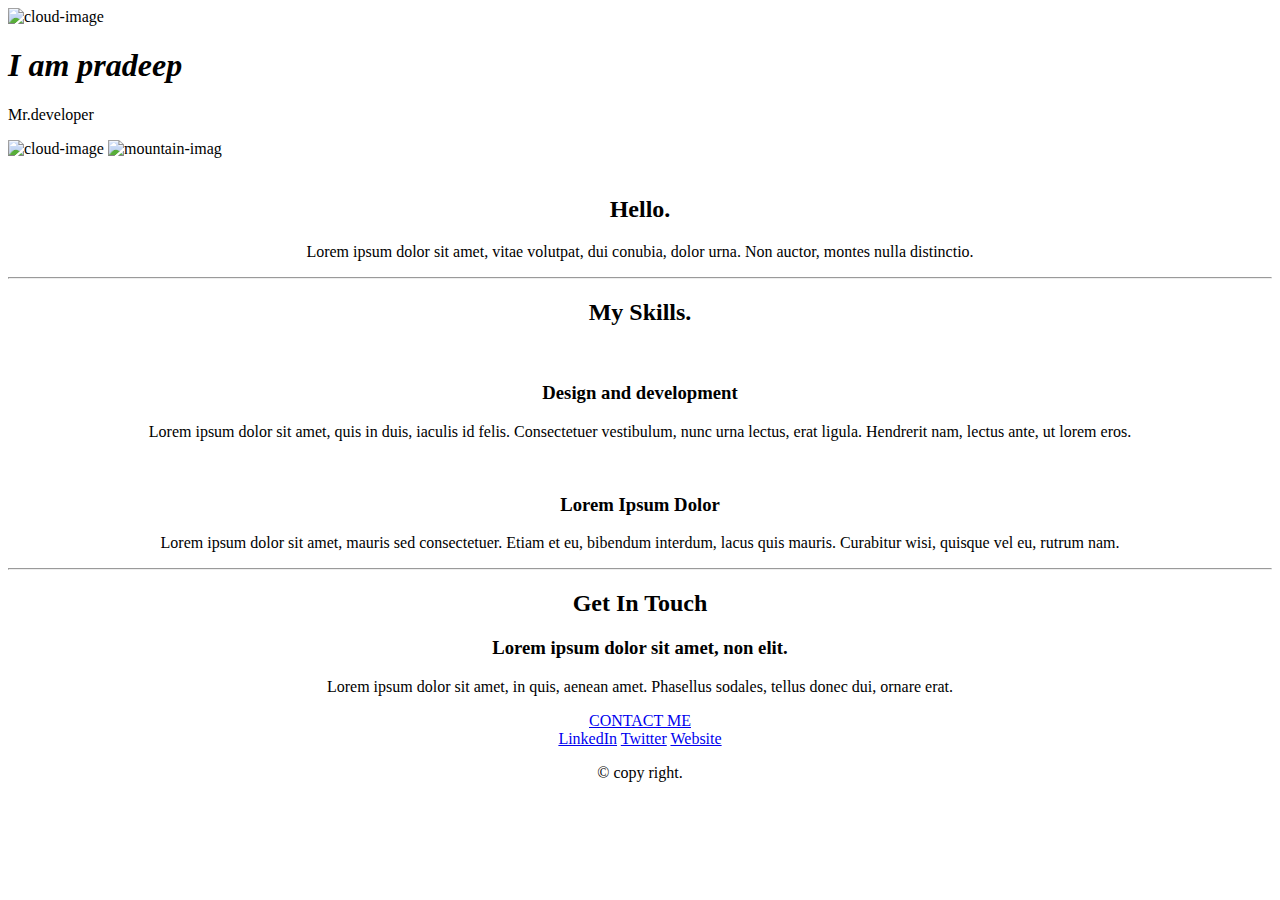
==== index.html @ 23f88106 "Add files via upload" ====
<!DOCTYPE html>
<html lang="en">
<head>
    <meta charset="UTF-8">
    <meta name="viewport" content="width=device-width, initial-scale=1.0">
    <title>code quest </title>
    <link rel="stylesheet" href="css/style.css">
    <link rel="icon" href="favicon.ico">
</head>
<body>
    <div class="top-container">
    <img class="top-cloud"src="img.png/cloud.png" alt="cloud-image">
    <h1><em>I am pradeep</em></h1>
    <p class="mr">Mr.<span class="pradeep">developer</span></p> 
    <img class="bottom-cloud"src="img.png/cloud.png" alt="cloud-image">
    <img src="img.png/mountain.png" alt="mountain-imag">
    </div>
    <center>
    <div class="middle-container">
        <div class="profile">
            <img src="img.png/pradeep kumar crop circle.png" alt="">
            <h2>Hello.</h2>
            <p>Lorem ipsum dolor sit amet, vitae volutpat, dui conubia, dolor urna. Non auctor, montes nulla distinctio.</p>
        </div>
        <hr>
        <div class="skills">
            <h2>My Skills.</h2>
            <div class="skill-row">
            <img class="code-image" src="img.png/computer.png" alt="">
            <h3>Design and development</h3>
            <p class="code-skill-description">Lorem ipsum dolor sit amet, quis in duis, iaculis id felis. Consectetuer vestibulum, nunc urna lectus, erat ligula. Hendrerit nam, lectus ante, ut lorem eros.</p>
            </div>
            <div class="skill-row">
            <img class="chillie-iamge" src="img.png/chillies.png" alt="">
            <h3>Lorem Ipsum Dolor</h3>
            <p class="chillies-skill-description">Lorem ipsum dolor sit amet, mauris sed consectetuer. Etiam et eu, bibendum interdum, lacus quis mauris. Curabitur wisi, quisque vel eu, rutrum nam.</p>
            </div>
        </div>
        <hr>
        <div class="contact-me">
            <h2>Get In Touch</h2>
            <h3>Lorem ipsum dolor sit amet, non elit.</h3>
            <p>Lorem ipsum dolor sit amet, in quis, aenean amet. Phasellus sodales, tellus donec dui, ornare erat.</p>
            <a class="btn" href="pradeepkumarbc138@gmail.com">CONTACT ME</a>
        </div>
        </div>
    </center>
    <center>
        <div class="bottom-container">
            <a class="footer-link" href="https://in.linkedin.com/in/pradeepkumar-b-c-18633a332">LinkedIn</a>
            <a class="footer-link" href="https://x.com/BcPradeep11056">Twitter</a>
            <a class="footer-link" href="http://127.0.0.1:5500/CSS%20my%20site/index.html">Website</a>
            <p>© copy right.</p>
            </div>
        </center>
</body>
</html>
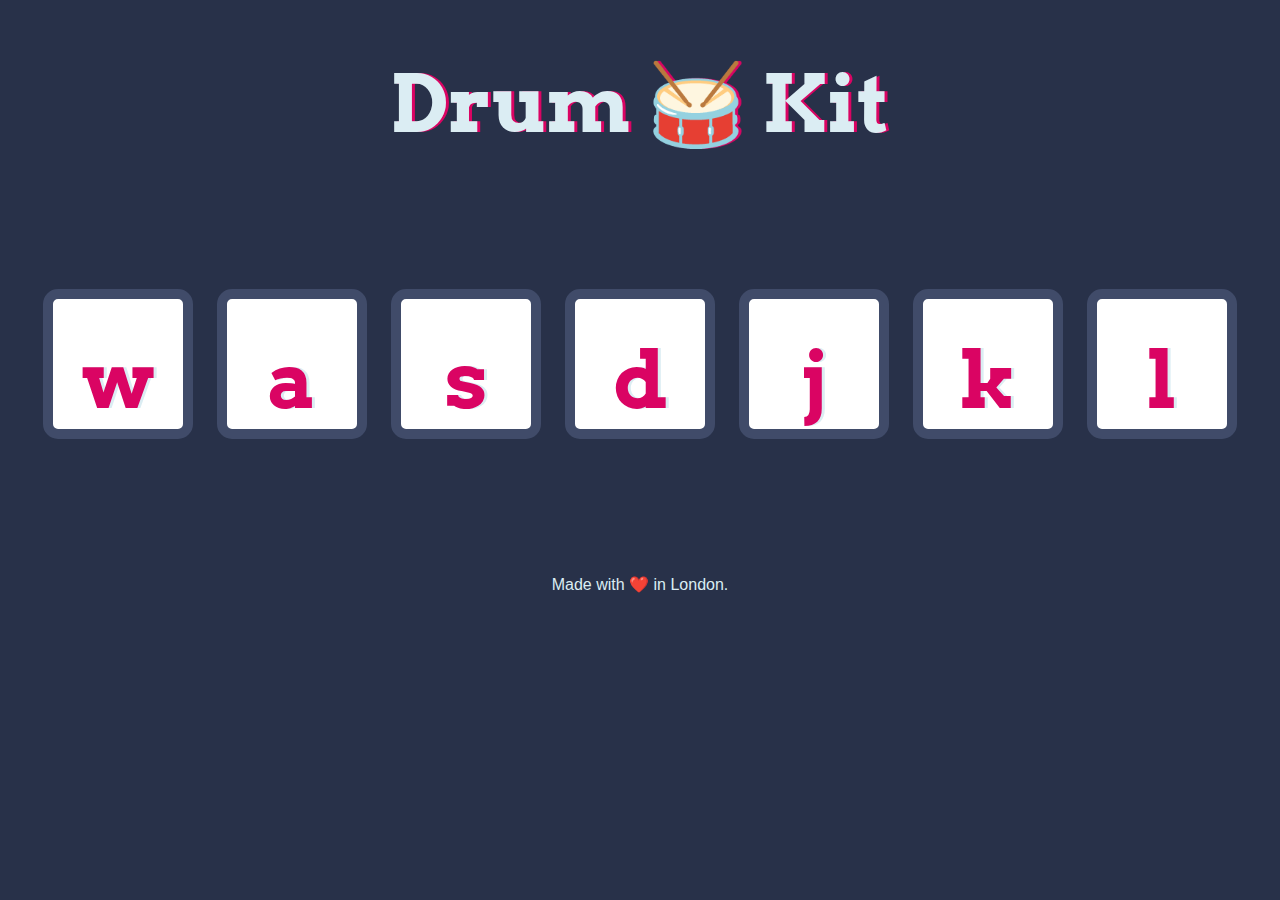
==== commit 81d009c3: "Add files via upload" ====
--- a/index.html
+++ b/index.html
@@ -1,61 +1,38 @@
-<!DOCTYPE html>
-<html lang="en">
-<head>
-    <meta charset="UTF-8">
-    <meta name="viewport" content="width=device-width, initial-scale=1.0">
-    <title>code quest </title>
-    <link rel="stylesheet" href="css/style.css">
-    <link rel="icon" href="favicon.ico">
-</head>
-<body>
-    <div class="top-container">
-    <img class="top-cloud"src="img.png/cloud.png" alt="cloud-image">
-    <h1><em>I am pradeep</em></h1>
-    <p class="mr">Mr.<span class="pradeep">developer</span></p> 
-    <img class="bottom-cloud"src="img.png/cloud.png" alt="cloud-image">
-    <img src="img.png/mountain.png" alt="mountain-imag">
-    </div>
-    <center>
-    <div class="middle-container">
-        <div class="profile">
-            <img src="img.png/pradeep kumar crop circle.png" alt="">
-            <h2>Hello.</h2>
-            <p>Lorem ipsum dolor sit amet, vitae volutpat, dui conubia, dolor urna. Non auctor, montes nulla distinctio.</p>
-        </div>
-        <hr>
-        <div class="skills">
-            <h2>My Skills.</h2>
-            <div class="skill-row">
-            <img class="code-image" src="img.png/computer.png" alt="">
-            <h3>Design and development</h3>
-            <p class="code-skill-description">Lorem ipsum dolor sit amet, quis in duis, iaculis id felis. Consectetuer vestibulum, nunc urna lectus, erat ligula. Hendrerit nam, lectus ante, ut lorem eros.</p>
-            </div>
-            <div class="skill-row">
-            <img class="chillie-iamge" src="img.png/chillies.png" alt="">
-            <h3>Lorem Ipsum Dolor</h3>
-            <p class="chillies-skill-description">Lorem ipsum dolor sit amet, mauris sed consectetuer. Etiam et eu, bibendum interdum, lacus quis mauris. Curabitur wisi, quisque vel eu, rutrum nam.</p>
-            </div>
-        </div>
-        <hr>
-        <div class="contact-me">
-            <h2>Get In Touch</h2>
-            <h3>Lorem ipsum dolor sit amet, non elit.</h3>
-            <p>Lorem ipsum dolor sit amet, in quis, aenean amet. Phasellus sodales, tellus donec dui, ornare erat.</p>
-            <a class="btn" href="pradeepkumarbc138@gmail.com">CONTACT ME</a>
-        </div>
-        </div>
-    </center>
-    <center>
-        <div class="bottom-container">
-            <a class="footer-link" href="https://in.linkedin.com/in/pradeepkumar-b-c-18633a332">LinkedIn</a>
-            <a class="footer-link" href="https://x.com/BcPradeep11056">Twitter</a>
-            <a class="footer-link" href="http://127.0.0.1:5500/CSS%20my%20site/index.html">Website</a>
-            <p>© copy right.</p>
-            </div>
-        </center>
-</body>
-</html>
-
-
-
-
+<!DOCTYPE html>
+<html lang="en">
+<head>
+  <meta charset="UTF-8">
+  <meta name="viewport" content="width=device-width, initial-scale=1.0">
+  <title>Drum Kit</title>
+  <link rel="stylesheet" href="styles.css">
+  <link href="https://fonts.googleapis.com/css?family=Arvo" rel="stylesheet">
+</head>
+<body>
+  
+</body>
+</html>
+<body>
+
+  <h1 id="title">Drum 🥁 Kit</h1>
+  <div class="set">
+    <button  class="w drum">w</button>
+    <button class="a drum">a</button>
+    <button class="s drum">s</button>
+    <button class="d drum">d</button>
+    <button class="j drum">j</button>
+    <button class="k drum">k</button>
+    <button class="l drum">l</button>
+  </div>
+
+    
+  <footer>
+    Made with ❤️ in London.
+  </footer>
+
+  <script type="module" src="index.js"></script>
+  <script type="module" src="http://code.createjs.com/soundjs-0.5.2.min.js"></script>
+
+
+</body>
+
+</html>
--- a/styles.css
+++ b/styles.css
@@ -0,0 +1,81 @@
+body {
+  text-align: center;
+  background-color: #283149;
+}
+
+h1 {
+  font-size: 5rem;
+  color: #DBEDF3;
+  font-family: "Arvo", cursive;
+  text-shadow: 3px 0 #DA0463;
+
+}
+
+footer {
+  color: #DBEDF3;
+  font-family: sans-serif;
+}
+
+.w {
+    background-image: url("images/tom1.png");
+}
+
+.a {
+  background-image:  url("images/tom2.png");
+}
+
+.s {  
+  background-image: url("images/tom3.png");
+} 
+
+.d {
+  background-image: url("images/tom4.png");
+}
+
+.j {
+  background-image: url("images/snare.png");
+}
+
+.k {
+  background-image: url("images/crash.png");
+}
+
+.l {
+  background-image: url("images/kick.png");
+}
+
+.set {
+  margin: 10% auto;
+}
+
+.game-over {
+  background-color: red;
+  opacity: 0.8;
+}
+
+.pressed {
+  box-shadow: 0 3px 4px 0 #DBEDF3;
+  opacity: 0.5;
+}
+
+.red {
+  color: red;
+}
+
+.drum {
+  outline: none;
+  border: 10px solid #404B69;
+  font-size: 5rem;
+  font-family: 'Arvo', cursive;
+  line-height: 2;
+  font-weight: 900;
+  color: #DA0463;
+  text-shadow: 3px 0 #DBEDF3;
+  border-radius: 15px;
+  display: inline-block;
+  width: 150px;
+  height: 150px;
+  text-align: center;
+  margin: 10px;
+  background-color: white;
+}
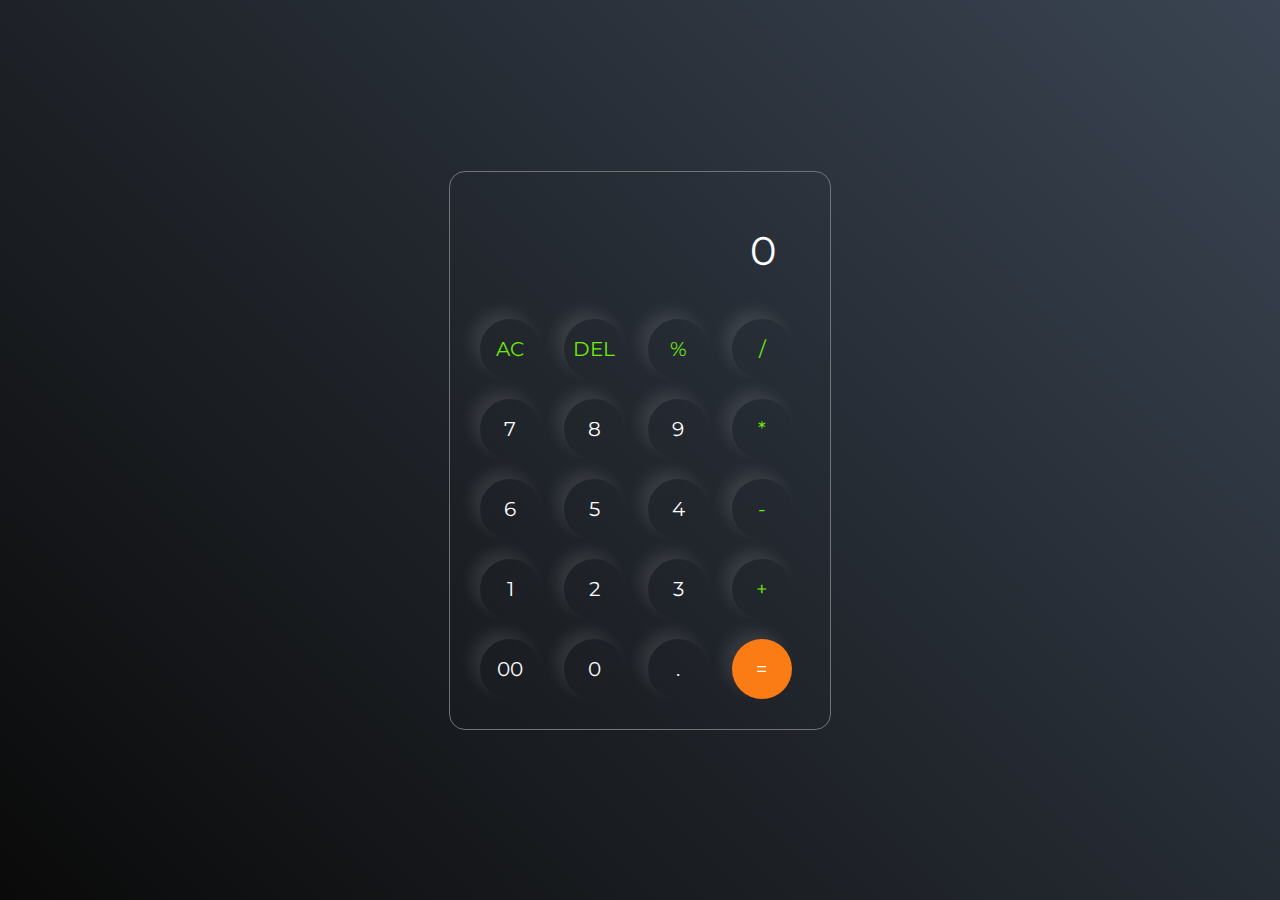
==== commit f8830588: "Add files via upload" ====
--- a/index.html
+++ b/index.html
@@ -1,38 +1,46 @@
-<!DOCTYPE html>
-<html lang="en">
-<head>
-  <meta charset="UTF-8">
-  <meta name="viewport" content="width=device-width, initial-scale=1.0">
-  <title>Drum Kit</title>
-  <link rel="stylesheet" href="styles.css">
-  <link href="https://fonts.googleapis.com/css?family=Arvo" rel="stylesheet">
-</head>
-<body>
-  
-</body>
-</html>
-<body>
-
-  <h1 id="title">Drum 🥁 Kit</h1>
-  <div class="set">
-    <button  class="w drum">w</button>
-    <button class="a drum">a</button>
-    <button class="s drum">s</button>
-    <button class="d drum">d</button>
-    <button class="j drum">j</button>
-    <button class="k drum">k</button>
-    <button class="l drum">l</button>
-  </div>
-
-    
-  <footer>
-    Made with ❤️ in London.
-  </footer>
-
-  <script type="module" src="index.js"></script>
-  <script type="module" src="http://code.createjs.com/soundjs-0.5.2.min.js"></script>
-
-
-</body>
-
-</html>
+<!DOCTYPE html>
+<html lang="en">
+<head>
+    <meta charset="UTF-8">
+    <meta name="viewport" content="width=device-width, initial-scale=1.0">
+    <title>calculator</title>
+    <link rel="stylesheet" href="style.css">
+</head>
+<body>
+    <div class="calculator">
+    <input type="text" placeholder="0" id="inputBox">
+    <div>
+        <button class="operator">AC</button>
+        <button class="operator">DEL</button>
+        <button class="operator">%</button>
+        <button class="operator" >/</button>
+    </div>
+    <div>
+        <button>7</button>
+        <button>8</button>
+        <button>9</button>
+        <button class="operator">*</button>
+    </div>
+    <div>
+        <button>6</button>
+        <button>5</button>
+        <button>4</button>
+        <button class="operator">-</button>
+    </div>
+    <div>
+        <button>1</button>
+        <button>2</button>
+        <button>3</button>
+        <button class="operator">+</button>
+    </div>
+    <div>
+        <button>00</button>
+        <button>0</button>
+        <button>.</button>
+        <button class="equalBtn">=</button>
+    </div>
+    </div>
+
+    <script src="script.js"></script>
+</body>
+</html>--- a/style.css
+++ b/style.css
@@ -0,0 +1,63 @@
+@import url('https://fonts.googleapis.com/css2?family=Montserrat:ital,wght@0,100..900;1,100..900&family=Roboto:ital,wght@0,100..900;1,100..900&display=swap');
+
+
+* {
+        margin: 0;
+        padding: 0;
+        box-sizing: border-box;
+        font-family: "Montserrat", serif;
+    }
+    
+body{
+    width: 100%;
+    height: 100vh;
+    display: flex;
+    justify-content: center;
+    align-items: center;
+    background: linear-gradient(45deg, #0a0a0a, #3a4452);
+
+}
+.calculator {
+    border: 1px solid #717377;
+    padding: 20px;
+    border-radius: 16px;
+    background: transparent;
+    box-shadow: 0px 3px 15px rgba(113, 115, 119, 0,5);
+
+}
+input {
+    width: 320px;
+    border: none;
+    padding: 24px;
+    margin: 10px;
+    background: transparent;
+    box-shadow: 0px 3px 15px rgbs(84, 84, 84, 0.1);
+    font-size: 40px;
+    text-align: right;
+    cursor: pointer;
+    color: #ffffff;
+}
+
+input::placeholder {
+    color: #ffffff;
+
+}
+
+button {
+    border: none;
+    width: 60px;
+    height: 60px;
+    margin: 10px;
+    border-radius: 50%;
+    background: transparent;
+    color: #ffffff;
+    font-size: 20px;
+    box-shadow: -8px -8px 15px rgba(255, 255, 255, 0.1);
+    cursor: pointer;
+}
+.equalBtn {
+    background-color: #fb7c14;
+}
+.operator {
+    color: #6dee0a;
+}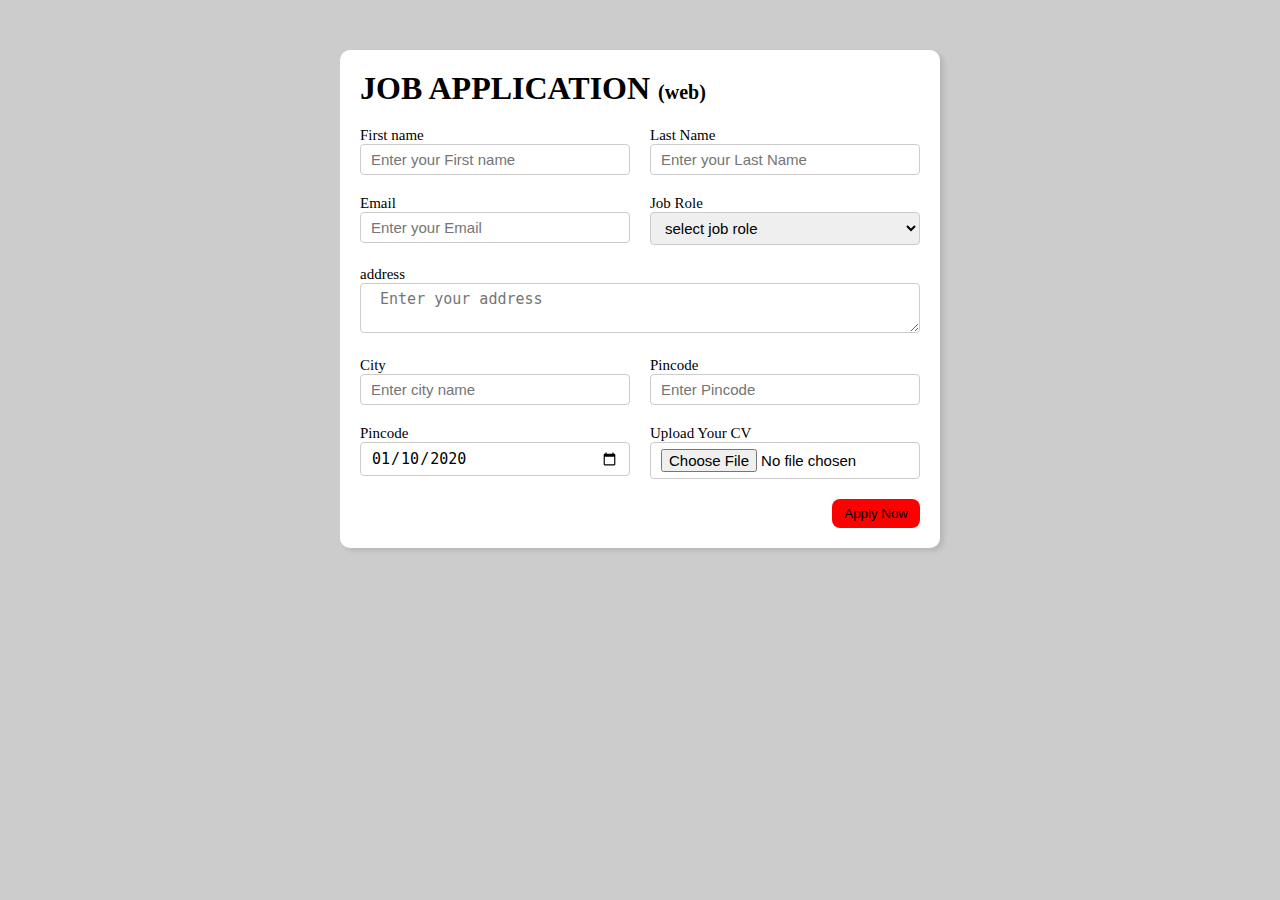
==== commit 6978c466: "Add files via upload" ====
--- a/index.html
+++ b/index.html
@@ -3,44 +3,71 @@
 <head>
     <meta charset="UTF-8">
     <meta name="viewport" content="width=device-width, initial-scale=1.0">
-    <title>calculator</title>
+    <title>Application form</title>
     <link rel="stylesheet" href="style.css">
 </head>
 <body>
-    <div class="calculator">
-    <input type="text" placeholder="0" id="inputBox">
-    <div>
-        <button class="operator">AC</button>
-        <button class="operator">DEL</button>
-        <button class="operator">%</button>
-        <button class="operator" >/</button>
+    <div class="container">
+        <div class="apply-box">
+            <h1>JOB APPLICATION 
+                <span class="title">(web)</span>
+            </h1>
+            <form action="">
+                <div class="form-container">
+                    <div class="form-control">
+                        <label for="First Name">First name</label>
+                        <input id="first name" name="first name" placeholder="Enter your First name">
+                    </div>
+                    <div class="form-control">
+                        <label for="Last Name">Last Name</label>
+                        <input id="last name" name="last name" placeholder="Enter your Last Name">
+                    </div>
+                    <div class="form-control">
+                        <label for="email">Email</label>
+                        <input type="email" id="email" name="email" placeholder="Enter your Email">
+                    </div>
+                    <div class="form-control">
+                        <label for="job role">Job Role</label>
+                        <select name="job-role" id="job role">
+                            <option value="">select job role</option>
+                            <option value="frontend">FrontEnd Developer</option>
+                            <option value="backend">Backend Develpoer</option>
+                            <option value="full stack">Full Stack Developer</option>
+                            <option value="ui_ux">UI_UX Designer</option>
+                        </select>
+                    </div>
+                    <div class="textarea-control">
+                        <label for="address">address</label>
+                        <textarea 
+                        name="address" 
+                        id="address" 
+                        row="4" 
+                        col="50"
+                        placeholder=" Enter your address"
+                        ></textarea>
+                    </div>
+                    <div class="form-control">
+                        <label for="city">City</label>
+                        <input id="city" name="city" placeholder="Enter city name">
+                    </div>
+                    <div class="form-control">
+                        <label for="pincode">Pincode</label>
+                        <input type="number" id="pincode" name="pincode" placeholder="Enter Pincode ">
+                    </div>
+                    <div class="form-control">
+                        <label for="date">Pincode</label>
+                        <input value="2020-01-10" type="date" id="date" name="date" >
+                    </div>
+                    <div class="form-control">
+                        <label for="upload your cv">Upload Your CV</label>
+                        <input type="file" id="upload your cv" name="upload your cv" >
+                    </div>
+                </div>
+                <div class="button-container">
+                    <button type="submit">Apply Now</button>
+                </div>
+            </form>
+        </div>
     </div>
-    <div>
-        <button>7</button>
-        <button>8</button>
-        <button>9</button>
-        <button class="operator">*</button>
-    </div>
-    <div>
-        <button>6</button>
-        <button>5</button>
-        <button>4</button>
-        <button class="operator">-</button>
-    </div>
-    <div>
-        <button>1</button>
-        <button>2</button>
-        <button>3</button>
-        <button class="operator">+</button>
-    </div>
-    <div>
-        <button>00</button>
-        <button>0</button>
-        <button>.</button>
-        <button class="equalBtn">=</button>
-    </div>
-    </div>
-
-    <script src="script.js"></script>
 </body>
 </html>--- a/style.css
+++ b/style.css
@@ -1,63 +1,75 @@
-@import url('https://fonts.googleapis.com/css2?family=Montserrat:ital,wght@0,100..900;1,100..900&family=Roboto:ital,wght@0,100..900;1,100..900&display=swap');
-
-
 * {
-        margin: 0;
-        padding: 0;
-        box-sizing: border-box;
-        font-family: "Montserrat", serif;
-    }
-    
-body{
-    width: 100%;
-    height: 100vh;
-    display: flex;
-    justify-content: center;
-    align-items: center;
-    background: linear-gradient(45deg, #0a0a0a, #3a4452);
-
-}
-.calculator {
-    border: 1px solid #717377;
-    padding: 20px;
-    border-radius: 16px;
-    background: transparent;
-    box-shadow: 0px 3px 15px rgba(113, 115, 119, 0,5);
-
-}
-input {
-    width: 320px;
-    border: none;
-    padding: 24px;
-    margin: 10px;
-    background: transparent;
-    box-shadow: 0px 3px 15px rgbs(84, 84, 84, 0.1);
-    font-size: 40px;
-    text-align: right;
-    cursor: pointer;
-    color: #ffffff;
-}
-
-input::placeholder {
-    color: #ffffff;
+    margin: 0;
+    padding: 0;
+    box-sizing: border-box;
 
 }
 
+body {
+    background-color: #ccc  ;
+}
+.container {
+    max-width: 600px;
+    margin: 0 auto;
+
+}
+.apply-box {
+    max-width: 900px;
+    padding: 20px;
+    margin: 0 auto;
+    background-color: white;
+    margin-top: 50px;
+    box-shadow: 4px 3px 5px rgba(1, 1, 1, 0.1);
+    border-radius: 10px;
+}
+.title {
+    font-size: 20px;
+}
+.form-container {
+    margin-top: 20px;
+    display: grid;
+    grid-template-columns: repeat(auto-fit, minmax(200px, 1fr));
+    gap: 20px;
+}
+.form-control {
+    display: flex;
+    flex-direction: column;
+}
+label {
+    font-size: 15px;
+}
+input, select, textarea {
+    padding: 6px 10px;
+    border: 1px solid #ccc;
+    border-radius: 4px;
+    font-size: 15px;
+
+}
+input:focus {
+    outline-color: red;
+}
+.button-container {
+    display: flex;
+    justify-content: flex-end;
+    margin-top: 20px;
+}
 button {
-    border: none;
-    width: 60px;
-    height: 60px;
-    margin: 10px;
-    border-radius: 50%;
-    background: transparent;
-    color: #ffffff;
-    font-size: 20px;
-    box-shadow: -8px -8px 15px rgba(255, 255, 255, 0.1);
+    background-color: red;
+    border: transparent solid 2px;
+    padding: 5px 10px;
+    border-radius: 8px;
+    transition: 0.3s ease-in;
+}
+button:hover {
+    background-color: #ccc;
+    border: 2px solid red;
+    color: black;
+    transition: 0.3s ease-in;
     cursor: pointer;
 }
-.equalBtn {
-    background-color: #fb7c14;
+.textarea-control {
+    grid-column: 1 / span 2;
 }
-.operator {
-    color: #6dee0a;
+.textarea-control textarea {
+    width: 100%;
 }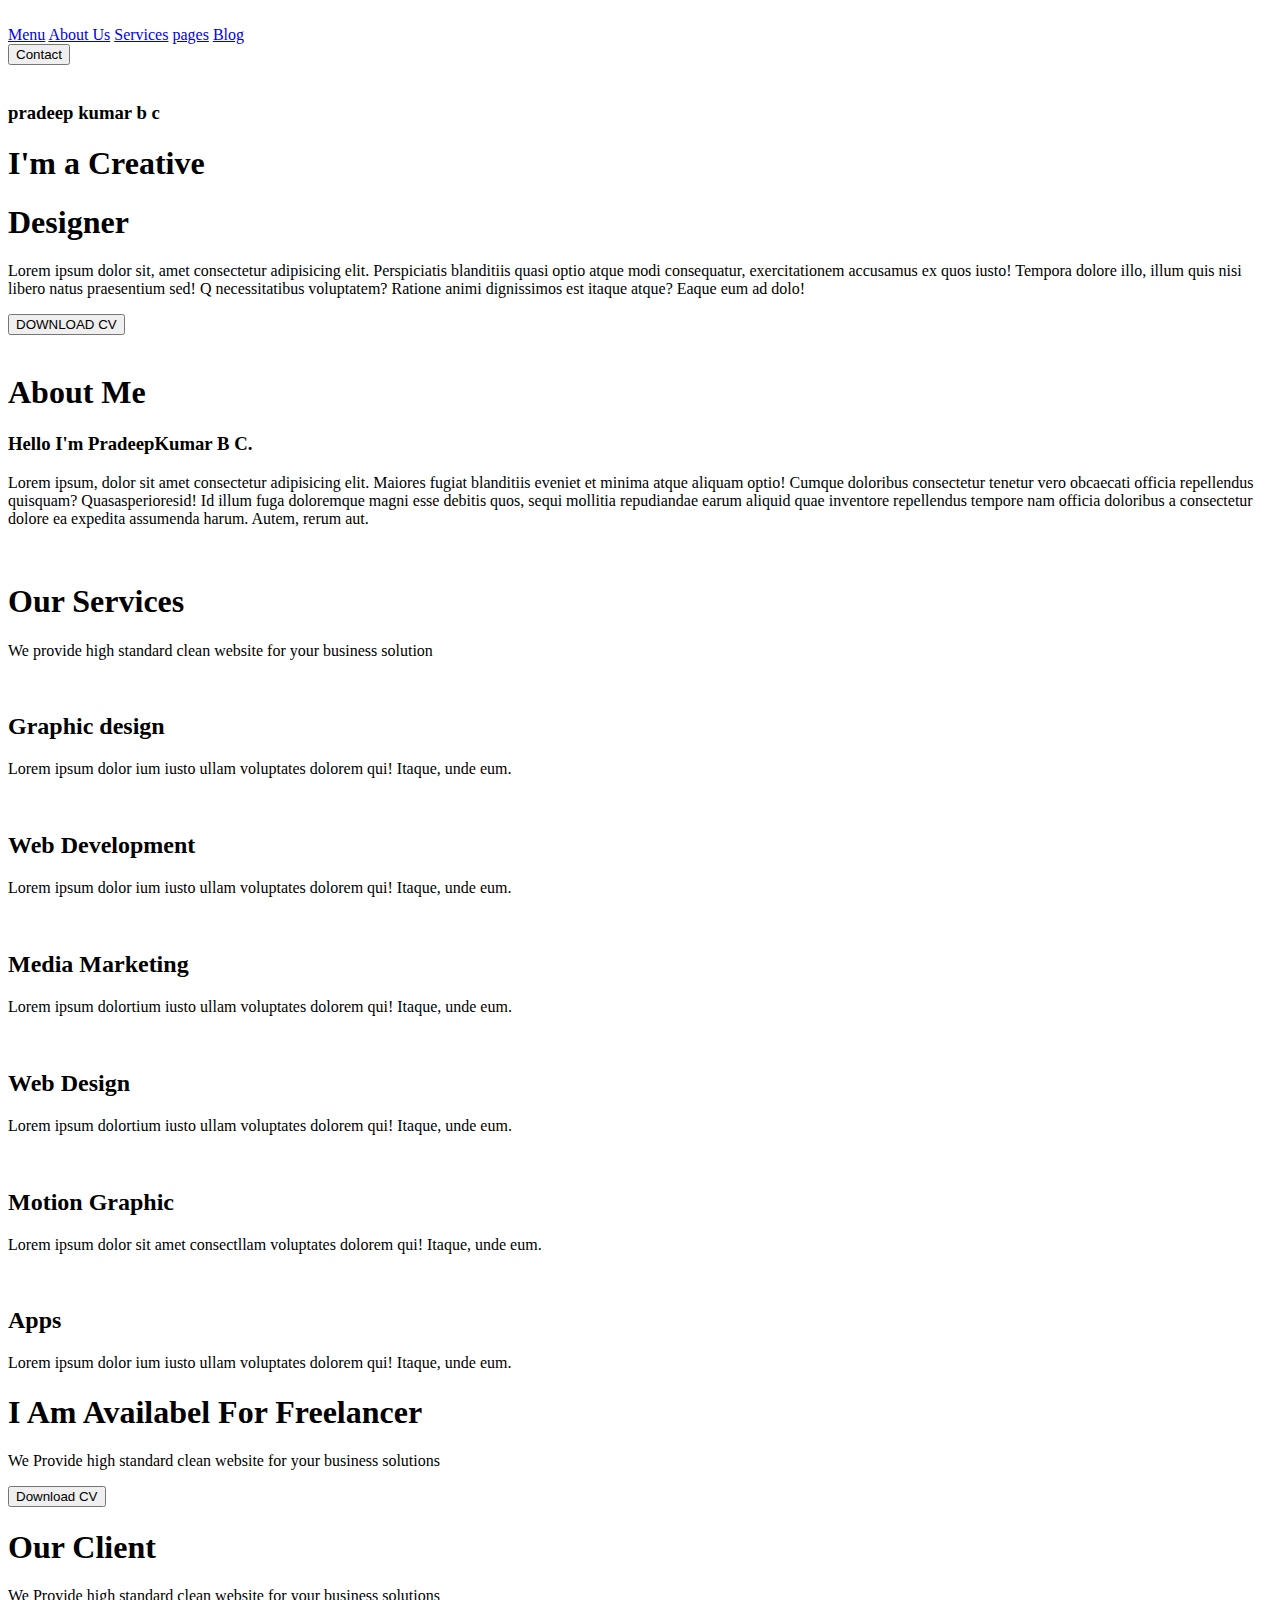
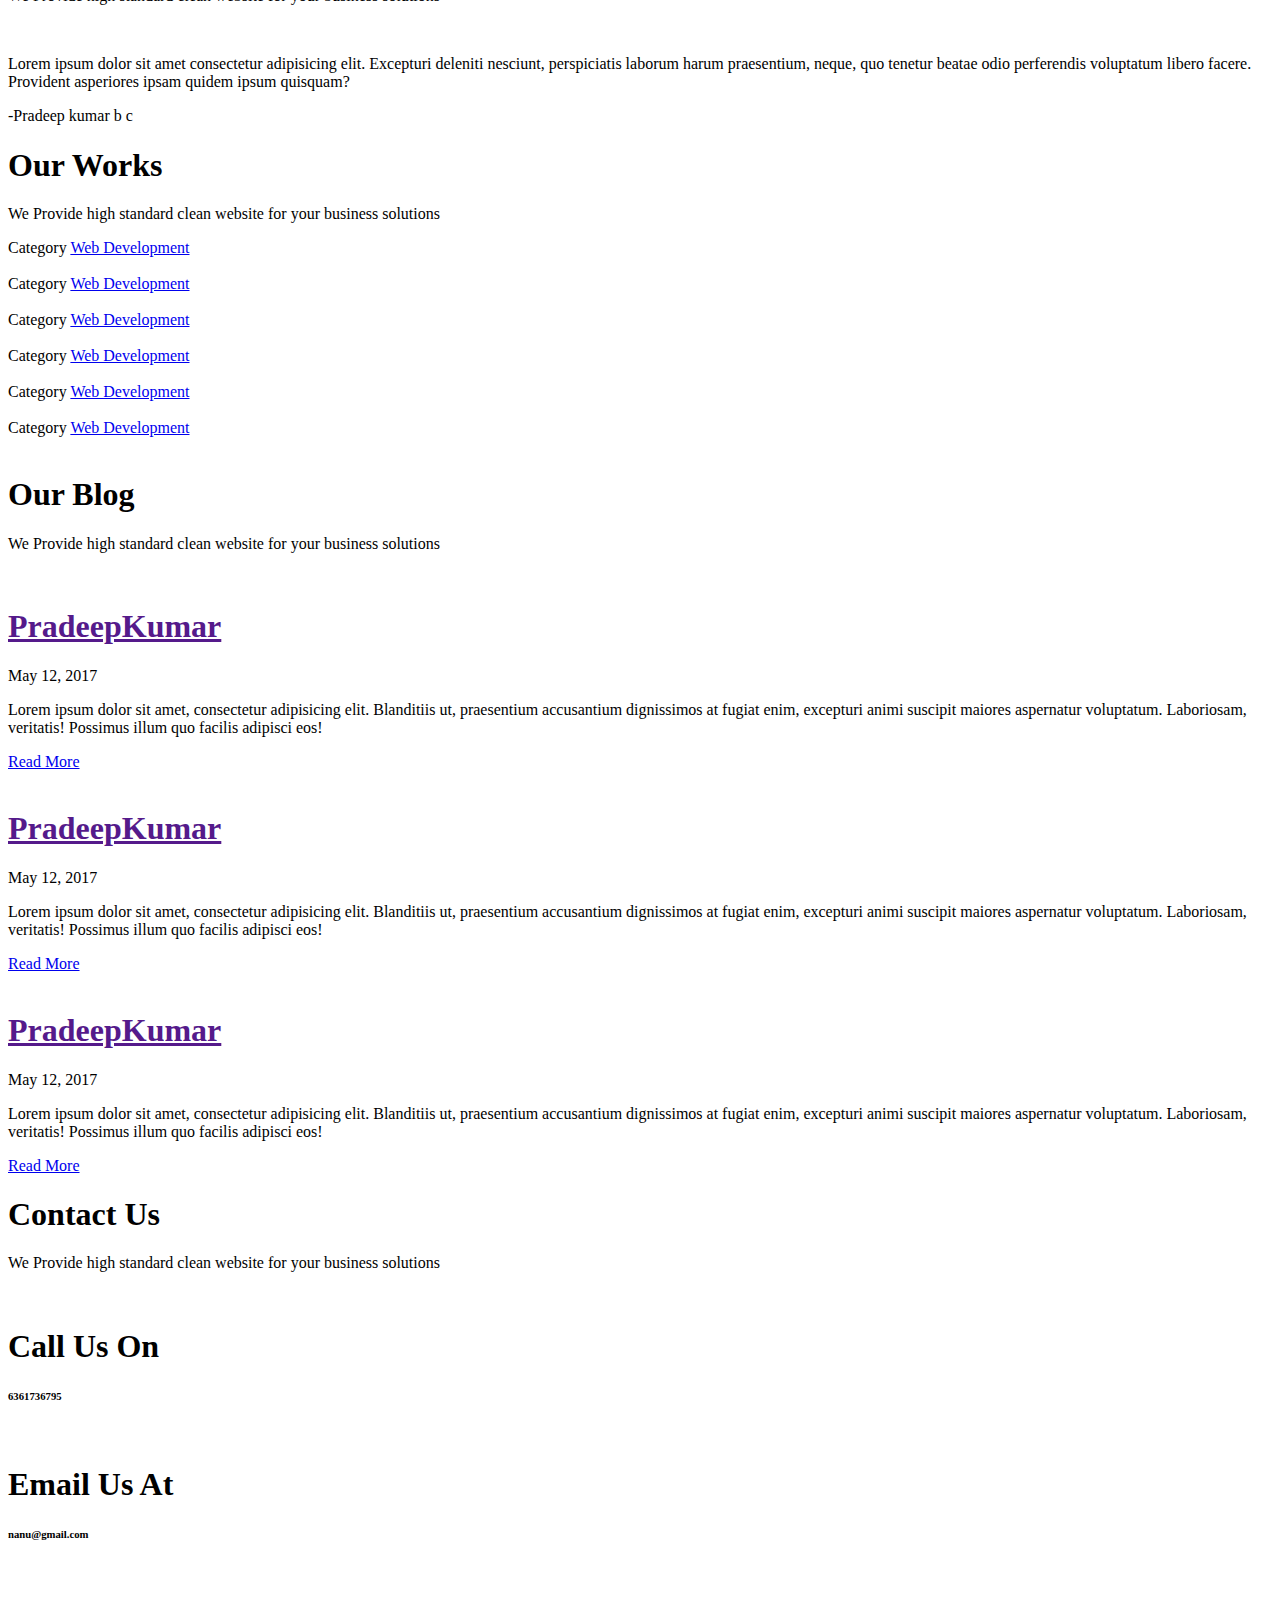
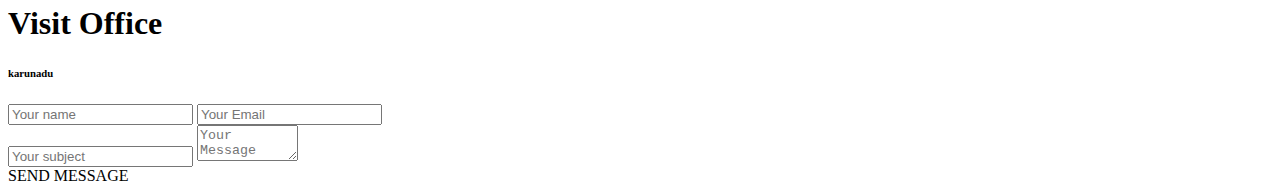
==== commit 77bb8805: "Add files via upload" ====
--- a/index.html
+++ b/index.html
@@ -3,71 +3,331 @@
 <head>
     <meta charset="UTF-8">
     <meta name="viewport" content="width=device-width, initial-scale=1.0">
-    <title>Application form</title>
-    <link rel="stylesheet" href="style.css">
+    <title>My Portfolio Website</title>
+    <link rel="preconnect" href="https://fonts.googleapis.com">
+<link rel="preconnect" href="https://fonts.gstatic.com" crossorigin>
+<link href="https://fonts.googleapis.com/css2?family=Montserrat:ital,wght@0,100..900;1,100..900&family=Poppins:ital,wght@0,100;0,200;0,300;0,400;0,500;0,600;0,700;0,800;0,900;1,100;1,200;1,300;1,400;1,500;1,600;1,700;1,800;1,900&family=Roboto:ital,wght@0,100..900;1,100..900&display=swap" rel="stylesheet">
+<link rel="preconnect" href="https://fonts.googleapis.com">
+<link rel="preconnect" href="https://fonts.gstatic.com" crossorigin>
+<link href="https://fonts.googleapis.com/css2?family=Lato:ital,wght@0,100;0,300;0,400;0,700;0,900;1,100;1,300;1,400;1,700;1,900&family=Montserrat:ital,wght@0,100..900;1,100..900&family=Poppins:ital,wght@0,100;0,200;0,300;0,400;0,500;0,600;0,700;0,800;0,900;1,100;1,200;1,300;1,400;1,500;1,600;1,700;1,800;1,900&family=Roboto:ital,wght@0,100..900;1,100..900&display=swap" rel="stylesheet">
+<link rel="stylesheet" type="text/css" href="//cdn.jsdelivr.net/npm/slick-carousel@1.8.1/slick/slick.css"/>
+    <link rel="stylesheet" href="css/style.css">
 </head>
+
 <body>
+<header>
     <div class="container">
-        <div class="apply-box">
-            <h1>JOB APPLICATION 
-                <span class="title">(web)</span>
-            </h1>
-            <form action="">
-                <div class="form-container">
-                    <div class="form-control">
-                        <label for="First Name">First name</label>
-                        <input id="first name" name="first name" placeholder="Enter your First name">
+    <nav class="flex items-center justify-between">
+        <div class="left flex items-center">
+            <div class="bonding">
+                <img src="./images/logo.svg" alt="">
+                </div>
+                <div class="linked-list">
+                    <a href="#">Menu</a>
+                    <a href="#">About Us</a>
+                    <a href="#">Services</a>
+                    <a href="#">pages</a>
+                    <a href="#">Blog</a>
+                </div>
+        </div>
+        <div class="right">
+            <button class="btn btn-primary">Contact</button>
+        </div>
+    </nav>
+    
+    <div class="hero flex item-center justify-between">
+        <div class="left flex-1 flex justify-content">
+            <img src="images/man.png" alt="">
+        </div>
+        <div class="right flex-1">
+        <h3>pradeep kumar b c</h3>
+        <h1>I'm a Creative </h1>
+        <h1><span>Designer</span></h1>
+        <p class="paragraph">Lorem ipsum dolor sit, amet consectetur adipisicing elit. Perspiciatis blanditiis quasi optio atque modi consequatur, exercitationem accusamus ex quos iusto! Tempora dolore illo, illum quis nisi libero natus praesentium sed!
+
+        Q necessitatibus voluptatem? Ratione animi dignissimos est itaque atque? Eaque eum ad dolo!</p>
+        <button class="btn btn-secondary">DOWNLOAD CV</button>
+        </div>
+    </div>
+    </div>
+</header>
+
+<section class="about">
+<div class="container flex item-center">
+    <div class="flex-1">
+        <img class="about-me-img" src="images/man-2.png" alt="">
+    </div>
+    
+    <div class="flex-1">
+        <h1>About <span>Me</span></h1>
+        <h3>Hello I'm PradeepKumar B C.</h3>
+        <p>Lorem ipsum, dolor sit amet consectetur adipisicing elit. Maiores fugiat blanditiis eveniet et minima atque aliquam optio! Cumque doloribus consectetur tenetur vero obcaecati officia repellendus quisquam? Quasasperioresid!
+        Id illum fuga doloremque magni esse debitis quos, sequi mollitia repudiandae earum aliquid quae inventore repellendus tempore nam officia doloribus a consectetur dolore ea expedita assumenda harum. Autem, rerum aut.</p>
+        
+        <div class="social">
+        <a href="#"><img src="images/website.svg" alt=""></a>
+        <a href="#"><img src="images/facebook.svg" alt=""></a>
+        <a href="#"><img src="images/twitter.svg" alt=""></a>
+        <a href="#"><img src="images/pintrest.svg]" alt=""></a>
+        <a href="#"><img src="images/instagram.svg" alt=""></a>
+        </div>
+
+    </div>
+
+
+</div>
+</section>
+
+<section class="services">
+
+    <div class="container">
+        <h1 class="section-heading"><span>Our</span> Services</h1>
+        <p>We provide high standard clean website for your business solution</p>
+
+
+    <div class="card-wrapper">
+
+
+        <div class="card">
+        <img src="./images/brush.svg" alt="">
+        <h2>Graphic design</h2>
+        <p>Lorem ipsum dolor ium iusto ullam voluptates dolorem qui! Itaque, unde eum.</p>
+        </div>
+
+        <div class="card">
+            <img src="./images/code.svg" alt="">
+            <h2>Web Development</h2>
+            <p>Lorem ipsum dolor ium iusto ullam voluptates dolorem qui! Itaque, unde eum.</p>
+            </div>
+
+            <div class="card">
+                <img src="./images/bag.svg" alt="">
+                <h2>Media Marketing</h2>
+                <p>Lorem ipsum dolortium iusto ullam voluptates dolorem qui! Itaque, unde eum.</p>
+                </div>
+
+                
+                <div class="card">
+                    <img src="./images/desktop.svg" alt="">
+                    <h2>Web Design</h2>
+                    <p>Lorem ipsum dolortium iusto ullam voluptates dolorem qui! Itaque, unde eum.</p>
                     </div>
-                    <div class="form-control">
-                        <label for="Last Name">Last Name</label>
-                        <input id="last name" name="last name" placeholder="Enter your Last Name">
+
+                    
+                    <div class="card">
+                        <img src="./images/media.svg" alt="">
+                        <h2>Motion Graphic</h2>
+                        <p>Lorem ipsum dolor sit amet consectllam voluptates dolorem qui! Itaque, unde eum.</p>
+                        </div>
+
+                        
+                        <div class="card">
+                            <img src="images/phone.png" alt="">
+                            <h2>Apps</h2>
+                            <p>Lorem ipsum dolor ium iusto ullam voluptates dolorem qui! Itaque, unde eum.</p>
+                            </div>
+                    
+
+    </div>
+
+    </div>
+</section>
+
+<section class="freelancer">
+        <h1>I Am Availabel For Freelancer</h1>
+        <p>We Provide high standard clean website for your business solutions</p>
+        <button class="btn btn-primary">Download CV</button>
+</section>
+<section class="reviews">
+    <div class="container">
+        <h1 class="section-heading"><span>Our</span> Client</h1>
+        <p>We Provide high standard clean website for your business solutions</p>
+        <div class="slider">
+            <div class="slide">
+                <img src="images/lady.png" alt="">
+                <p>Lorem ipsum dolor sit amet consectetur adipisicing elit. Excepturi deleniti nesciunt, perspiciatis laborum harum praesentium, neque, quo tenetur beatae odio perferendis voluptatum libero facere. Provident asperiores ipsam quidem ipsum quisquam?</p>
+                <span>-Pradeep kumar b c </span>
+            </div>
+        </div>
+        <div class="slider-dots"></div>
+    </div>
+</section>
+
+<section class="work">
+        <div class="container">
+            <h1 class="section-heading"><span>Our </span>Works</h1>
+            <p>We Provide high standard clean website for your business solutions</p>
+
+            <div class="card-wrapper">
+                <div class="card">
+                    <div class="overlay">
+                            <span>Category</span>
+                            <a href="#">Web Development</a>
                     </div>
-                    <div class="form-control">
-                        <label for="email">Email</label>
-                        <input type="email" id="email" name="email" placeholder="Enter your Email">
-                    </div>
-                    <div class="form-control">
-                        <label for="job role">Job Role</label>
-                        <select name="job-role" id="job role">
-                            <option value="">select job role</option>
-                            <option value="frontend">FrontEnd Developer</option>
-                            <option value="backend">Backend Develpoer</option>
-                            <option value="full stack">Full Stack Developer</option>
-                            <option value="ui_ux">UI_UX Designer</option>
-                        </select>
-                    </div>
-                    <div class="textarea-control">
-                        <label for="address">address</label>
-                        <textarea 
-                        name="address" 
-                        id="address" 
-                        row="4" 
-                        col="50"
-                        placeholder=" Enter your address"
-                        ></textarea>
-                    </div>
-                    <div class="form-control">
-                        <label for="city">City</label>
-                        <input id="city" name="city" placeholder="Enter city name">
-                    </div>
-                    <div class="form-control">
-                        <label for="pincode">Pincode</label>
-                        <input type="number" id="pincode" name="pincode" placeholder="Enter Pincode ">
-                    </div>
-                    <div class="form-control">
-                        <label for="date">Pincode</label>
-                        <input value="2020-01-10" type="date" id="date" name="date" >
-                    </div>
-                    <div class="form-control">
-                        <label for="upload your cv">Upload Your CV</label>
-                        <input type="file" id="upload your cv" name="upload your cv" >
-                    </div>
-                </div>
-                <div class="button-container">
-                    <button type="submit">Apply Now</button>
-                </div>
-            </form>
-        </div>
-    </div>
+                    <img src="images/ph-1.png" alt="">
+                </div>
+
+
+                <div class="card">
+                    <div class="overlay">
+                        <span>Category</span>
+                        <a href="#">Web Development</a>
+                </div>
+                    <img src="images/ph-2.png" alt="">
+                </div>
+
+
+                <div class="card">
+                    <div class="overlay">
+                        <span>Category</span>
+                        <a href="#">Web Development</a>
+                </div>
+                    <img src="images/ph-3.png" alt="">
+                </div>
+
+                
+                <div class="card">
+                    <div class="overlay">
+                        <span>Category</span>
+                        <a href="#">Web Development</a>
+                </div>
+                    <img src="images/ph-1.png" alt="">
+                </div>
+
+
+                <div class="card">
+                    <div class="overlay">
+                        <span>Category</span>
+                        <a href="#">Web Development</a>
+                </div>
+                    <img src="images/ph-2.png" alt="">
+                </div>
+
+
+                <div class="card">
+                    <div class="overlay">
+                        <span>Category</span>
+                        <a href="#">Web Development</a>
+                </div>
+                    <img src="images/ph-3.png" alt="">
+                </div>
+
+
+            </div>
+
+
+
+        </div>
+</section>
+
+<section class="blog">
+    <div class="container">
+        <h1 class="section-heading"><span>Our </span>Blog</h1>
+        <p class="section-heading2">We Provide high standard clean website for your business solutions</p>
+        <div class="card-wrapper">
+
+
+            <div class="card">
+                <div class="img-wrapper">
+                    <img src="images/article-ph-1.png" alt="">
+                </div>
+                <div class="card-content">
+                    <a href="">
+                        <h1>PradeepKumar</h1>
+                    </a>
+                    <span>May 12, 2017</span>
+                    <p>Lorem ipsum dolor sit amet, consectetur adipisicing elit. Blanditiis ut, praesentium accusantium dignissimos at fugiat enim, excepturi animi suscipit maiores aspernatur voluptatum. Laboriosam, veritatis! Possimus illum quo facilis adipisci eos!</p>
+                    <a href="#">Read More</a>
+                </div>
+            </div>
+
+
+            <div class="card">
+                <div class="img-wrapper">
+                    <img src="images/article-ph-2.png" alt="">
+                </div>
+                <div class="card-content">
+                    <a href="">
+                        <h1>PradeepKumar</h1>
+                    </a>
+                    <span>May 12, 2017</span>
+                    <p>Lorem ipsum dolor sit amet, consectetur adipisicing elit. Blanditiis ut, praesentium accusantium dignissimos at fugiat enim, excepturi animi suscipit maiores aspernatur voluptatum. Laboriosam, veritatis! Possimus illum quo facilis adipisci eos!</p>
+                    <a href="#">Read More</a>
+                </div>
+            </div>
+
+
+            <div class="card">
+                <div class="img-wrapper">
+                    <img src="images/article-ph-3.png" alt="">
+                </div>
+                <div class="card-content">
+                    <a href="">
+                        <h1>PradeepKumar</h1>
+                    </a>
+                    <span>May 12, 2017</span>
+                    <p>Lorem ipsum dolor sit amet, consectetur adipisicing elit. Blanditiis ut, praesentium accusantium dignissimos at fugiat enim, excepturi animi suscipit maiores aspernatur voluptatum. Laboriosam, veritatis! Possimus illum quo facilis adipisci eos!</p>
+                    <a href="#">Read More</a>
+                </div>
+            </div>
+
+        </div>
+    </div>
+</section>
+
+<section class="contact">
+    <div class="container"> 
+        <h1 class="section-heading">Contact <span>Us</span></h1>
+        <p>We Provide high standard clean website for your business solutions</p>
+
+        <div class="card-wrapper">
+        
+        <div class="card">
+            <img src="images/phone.png" alt="">
+            <h1>Call Us On</h1>
+            <h6>6361736795</h6>
+        </div>
+
+        <div class="card">
+            <img src="images/msg.svg" alt="">
+            <h1>Email Us At</h1>
+            <h6>nanu@gmail.com</h6>
+        </div>
+
+        <div class="card">
+            <img src="images/map.svg" alt="">
+            <h1>Visit Office</h1>
+            <h6>karunadu</h6>
+        </div>
+    </div>
+    
+
+    <form action="">
+        <div class="input-wrap">
+            <input type="text" placeholder="Your name">
+            <input type="text" placeholder="Your Email">
+        </div>
+    
+        <div class="input-wrap-2">
+            <input type="text" placeholder="Your subject">
+            <textarea name=""  id=""  cols="10"  row="30" placeholder="Your Message"></textarea>
+        </div class="btn-wrapper">
+        <div class="btn btn-ternary">SEND MESSAGE</div>
+    </form>
+</div>
+</section>
+
+
+
+
+
+
+
+
+
+<script type="text/javascript" src="//code.jquery.com/jquery-1.11.0.min.js"></script>
+<script type="text/javascript" src="//code.jquery.com/jquery-migrate-1.2.1.min.js"></script>
+<script type="text/javascript" src="//cdn.jsdelivr.net/npm/slick-carousel@1.8.1/slick/slick.min.js"></script>
+<script src="./js/app.js"></script>
 </body>
 </html>